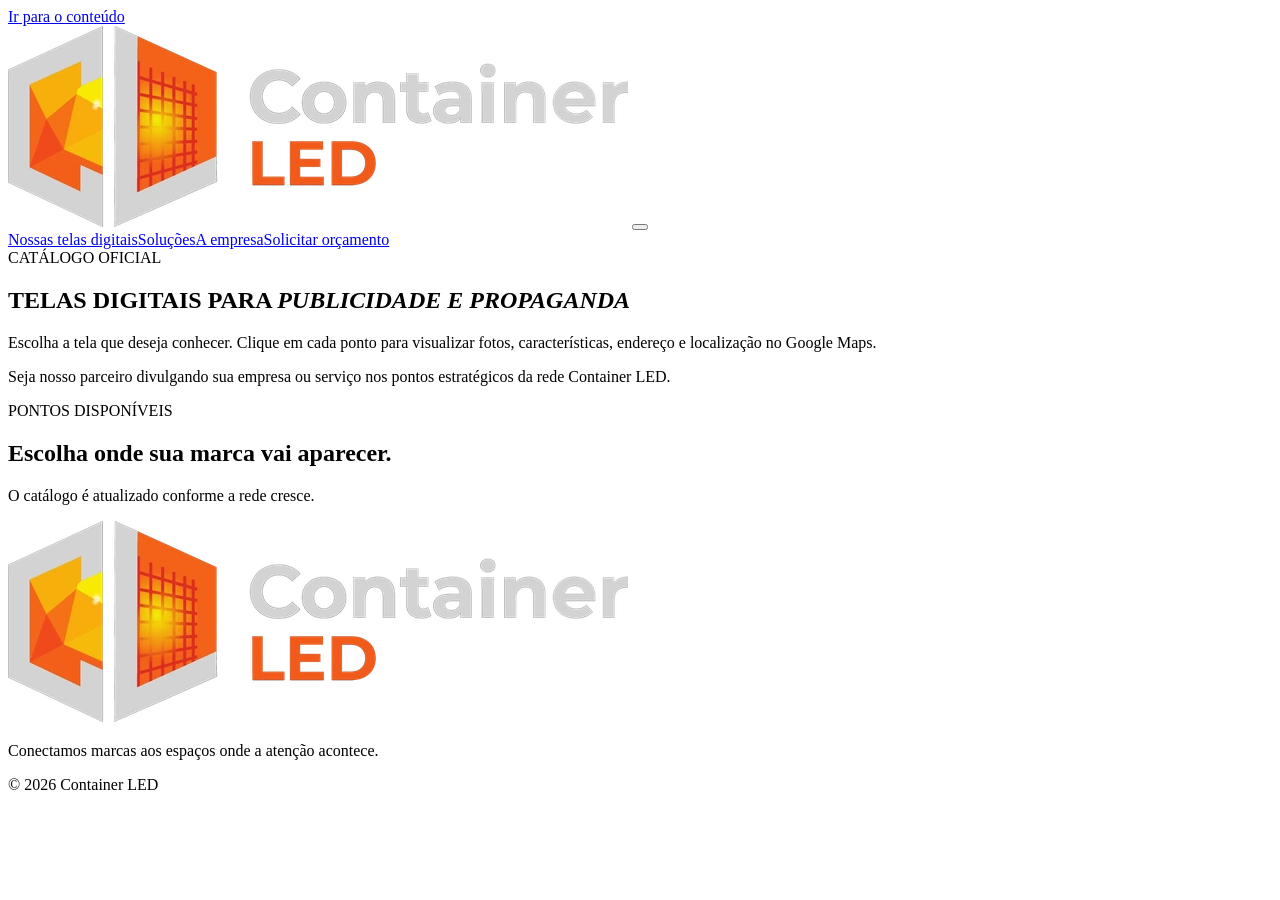
==== telas-digitais/index.html @ 2d038de1 "Cria catálogo escalável de telas digitais" ====
<!doctype html><html lang="pt-BR"><head>
<meta charset="utf-8"><meta name="viewport" content="width=device-width,initial-scale=1">
<title>Telas Digitais para Publicidade e Propaganda | Container LED</title>
<meta name="description" content="Conheça as telas digitais da Container LED disponíveis para publicidade e propaganda. Veja fotos, endereços, características e localização de cada ponto.">
<meta name="theme-color" content="#080808">
<meta property="og:type" content="website"><meta property="og:locale" content="pt_BR"><meta property="og:site_name" content="Container LED">
<meta property="og:title" content="Telas Digitais para Publicidade e Propaganda | Container LED">
<meta property="og:description" content="Conheça as telas digitais da Container LED disponíveis para publicidade e propaganda. Veja fotos, endereços, características e localização de cada ponto.">
<meta property="og:url" content="https://container-led-site.pages.dev/telas-digitais">
<meta property="og:image" content="https://container-led-site.pages.dev/assets/painel-rondon.webp">
<link rel="canonical" href="https://container-led-site.pages.dev/telas-digitais">
<link rel="preconnect" href="https://fonts.googleapis.com"><link rel="preconnect" href="https://fonts.gstatic.com" crossorigin>
<link href="https://fonts.googleapis.com/css2?family=Manrope:wght@400;500;600;700;800&family=Space+Grotesk:wght@500;600;700&display=swap" rel="stylesheet">
<link rel="stylesheet" href="/telas-digitais.css"><script src="/telas-data.js" defer></script><script src="/telas-digitais.js" defer></script>
</head><body class="catalog-page"><a class="skip-link" href="#conteudo">Ir para o conteúdo</a><header class="site-header catalog-header" id="inicio"><div class="container nav-wrap">
<a class="brand brand-image" href="/" aria-label="Container LED - início"><img src="/assets/container-led-logo.webp" alt="Container LED"></a>
<button class="menu-toggle" aria-label="Abrir menu" aria-expanded="false" aria-controls="menu"><span></span><span></span><span></span></button>
<nav id="menu" class="main-nav" aria-label="Navegação principal"><a href="/telas-digitais" aria-current="page">Nossas telas digitais</a><a href="/#solucoes">Soluções</a><a href="/#empresa">A empresa</a><a class="nav-cta" href="/#orcamento">Solicitar orçamento</a></nav>
</div></header>
<main id="conteudo"><section class="catalog-hero"><div class="container"><span class="catalog-kicker">CATÁLOGO OFICIAL</span>
<h1>TELAS DIGITAIS PARA <em>PUBLICIDADE E PROPAGANDA</em></h1>
<p class="catalog-hero-copy">Escolha a tela que deseja conhecer. Clique em cada ponto para visualizar fotos, características, endereço e localização no Google Maps.</p>
<p class="catalog-commercial-call">Seja nosso parceiro divulgando sua empresa ou serviço nos pontos estratégicos da rede Container LED.</p>
</div></section><section class="catalog-section"><div class="container"><div class="catalog-toolbar"><div><span class="catalog-kicker">PONTOS DISPONÍVEIS</span><h2>Escolha onde sua marca vai aparecer.</h2></div><p>O catálogo é atualizado conforme a rede cresce.</p></div><div class="screens-grid" id="screens-catalog" aria-live="polite"></div></div></section></main><footer class="catalog-footer"><div class="container"><a class="brand brand-image" href="/"><img src="/assets/container-led-logo.webp" alt="Container LED"></a><p>Conectamos marcas aos espaços onde a atenção acontece.</p><span>© <span id="year"></span> Container LED</span></div></footer></body></html>
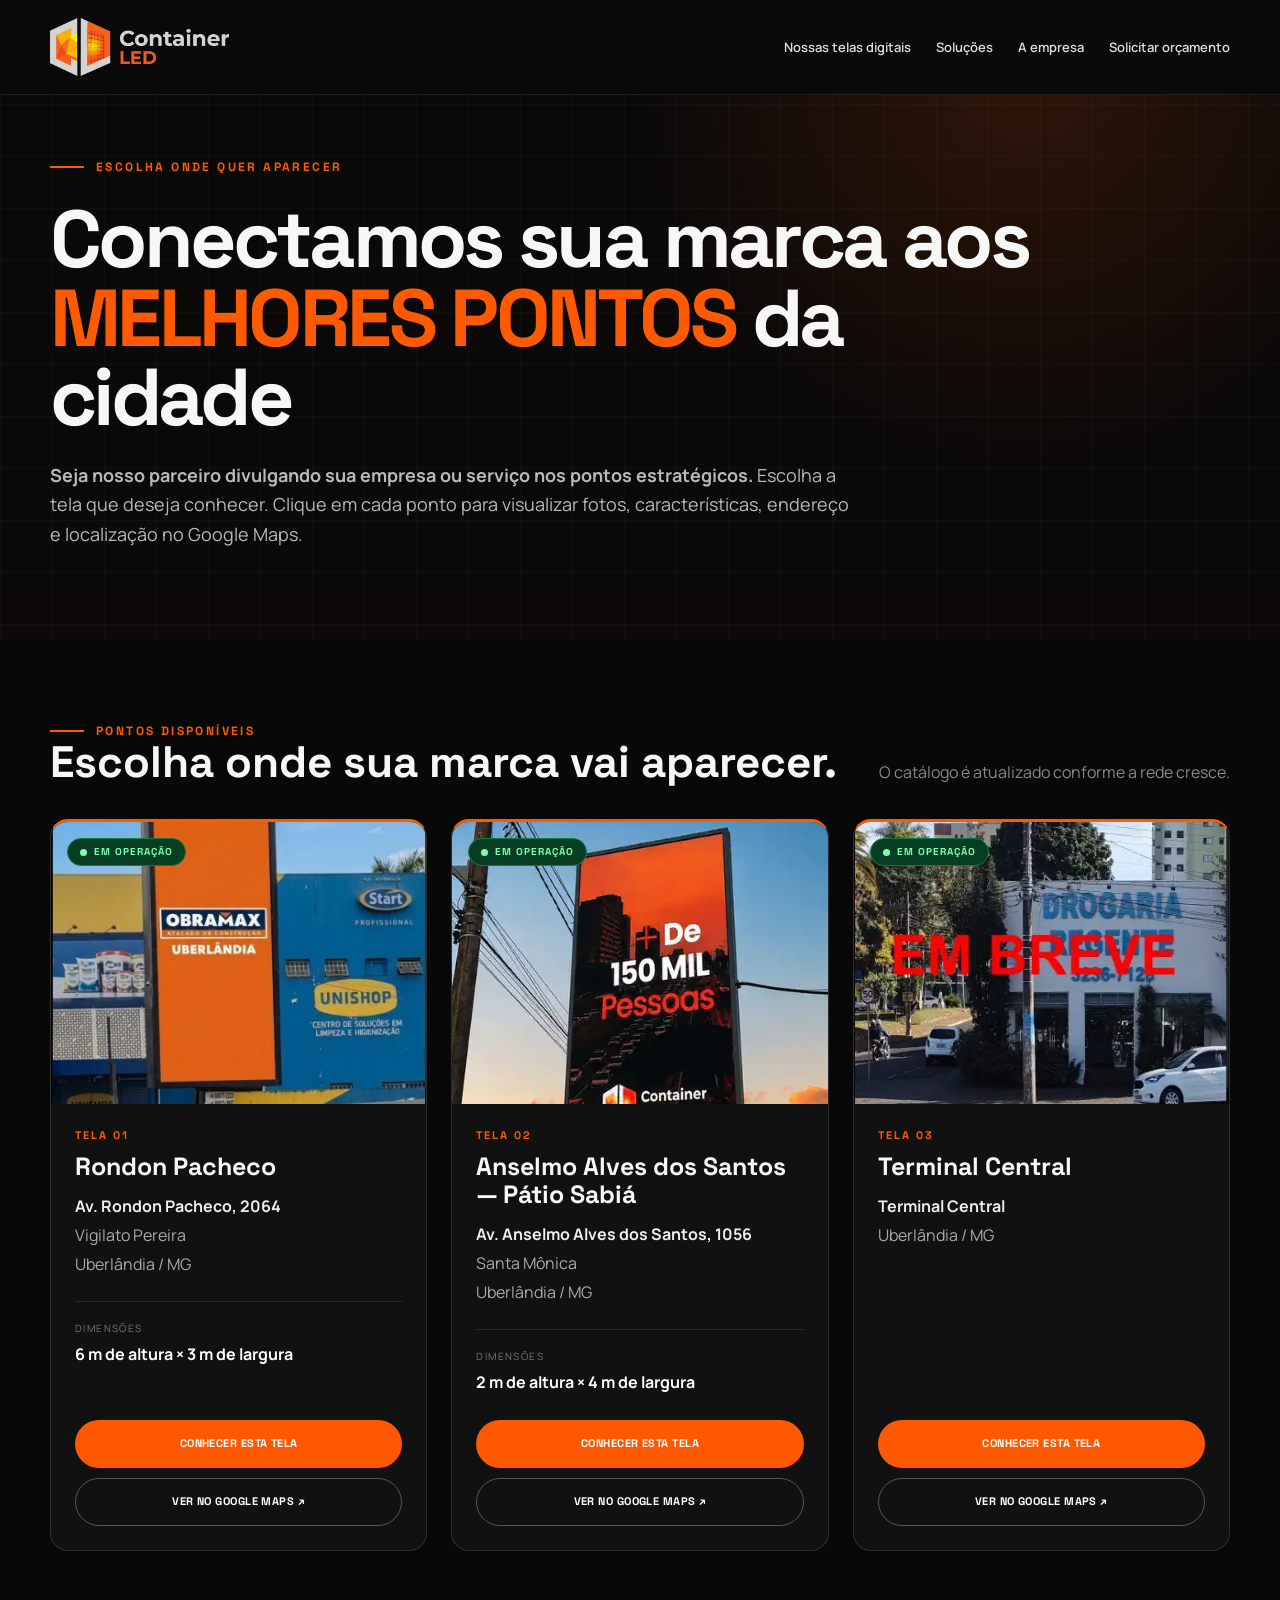
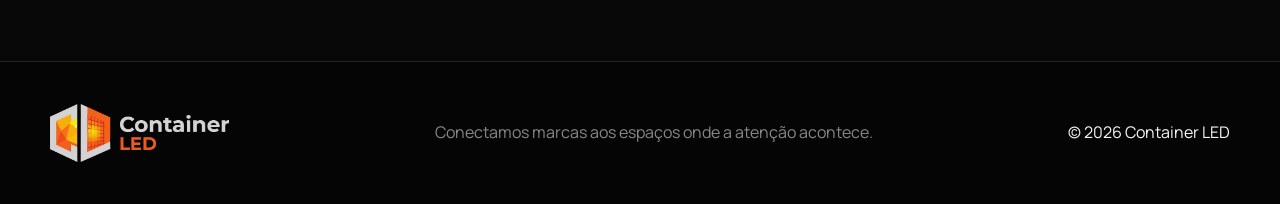
==== commit c3e2f6f4: "Atualiza comunicação do catálogo de telas" ====
--- a/telas-digitais/index.html
+++ b/telas-digitais/index.html
@@ -17,8 +17,7 @@
 <button class="menu-toggle" aria-label="Abrir menu" aria-expanded="false" aria-controls="menu"><span></span><span></span><span></span></button>
 <nav id="menu" class="main-nav" aria-label="Navegação principal"><a href="/telas-digitais" aria-current="page">Nossas telas digitais</a><a href="/#solucoes">Soluções</a><a href="/#empresa">A empresa</a><a class="nav-cta" href="/#orcamento">Solicitar orçamento</a></nav>
 </div></header>
-<main id="conteudo"><section class="catalog-hero"><div class="container"><span class="catalog-kicker">CATÁLOGO OFICIAL</span>
-<h1>TELAS DIGITAIS PARA <em>PUBLICIDADE E PROPAGANDA</em></h1>
-<p class="catalog-hero-copy">Escolha a tela que deseja conhecer. Clique em cada ponto para visualizar fotos, características, endereço e localização no Google Maps.</p>
-<p class="catalog-commercial-call">Seja nosso parceiro divulgando sua empresa ou serviço nos pontos estratégicos da rede Container LED.</p>
+<main id="conteudo"><section class="catalog-hero"><div class="container"><span class="catalog-kicker">ESCOLHA ONDE QUER APARECER</span>
+<h1>Conectamos sua marca aos <em>MELHORES PONTOS</em> da cidade</h1>
+<p class="catalog-hero-copy"><strong>Seja nosso parceiro divulgando sua empresa ou serviço nos pontos estratégicos.</strong> Escolha a tela que deseja conhecer. Clique em cada ponto para visualizar fotos, características, endereço e localização no Google Maps.</p>
 </div></section><section class="catalog-section"><div class="container"><div class="catalog-toolbar"><div><span class="catalog-kicker">PONTOS DISPONÍVEIS</span><h2>Escolha onde sua marca vai aparecer.</h2></div><p>O catálogo é atualizado conforme a rede cresce.</p></div><div class="screens-grid" id="screens-catalog" aria-live="polite"></div></div></section></main><footer class="catalog-footer"><div class="container"><a class="brand brand-image" href="/"><img src="/assets/container-led-logo.webp" alt="Container LED"></a><p>Conectamos marcas aos espaços onde a atenção acontece.</p><span>© <span id="year"></span> Container LED</span></div></footer></body></html>
--- a/telas-digitais.css
+++ b/telas-digitais.css
@@ -0,0 +1,124 @@
+@import url("/styles-v36.css");
+
+.catalog-page,.screen-detail-page{background:#080808;color:#f7f7f5}
+.catalog-header{background:#090909;border-bottom:1px solid rgba(255,255,255,.09)}
+.catalog-header .brand img{object-fit:contain}
+.catalog-hero{position:relative;padding:150px 0 72px;overflow:hidden;background:radial-gradient(circle at 80% 10%,rgba(255,81,0,.16),transparent 34%),linear-gradient(180deg,#090909,#0c0908)}
+.catalog-hero:before{content:"";position:absolute;inset:0;background-image:linear-gradient(rgba(255,255,255,.025) 1px,transparent 1px),linear-gradient(90deg,rgba(255,255,255,.025) 1px,transparent 1px);background-size:52px 52px;pointer-events:none}
+.catalog-hero .container{position:relative;max-width:1240px}
+.catalog-kicker{display:inline-flex;align-items:center;gap:12px;color:#ff5a00;font:700 12px/1.2 "Space Grotesk",sans-serif;letter-spacing:.2em}
+.catalog-kicker:before{content:"";width:34px;height:2px;background:#ff5a00}
+.catalog-hero h1{max-width:980px;margin:24px 0;font:700 clamp(40px,6.3vw,86px)/.98 "Space Grotesk",sans-serif;letter-spacing:-.045em}
+.catalog-hero h1 em{color:#ff5a00;font-style:normal}
+.catalog-hero-copy{max-width:800px;font-size:18px;line-height:1.65;color:#b9b9b9}
+.catalog-commercial-call{margin-top:22px;color:#fff;font-weight:700}
+.catalog-section{padding:74px 0 110px;background:#080808}
+.catalog-toolbar{display:flex;justify-content:space-between;align-items:end;gap:20px;margin-bottom:34px}
+.catalog-toolbar h2{margin:0;font:700 clamp(28px,4vw,44px)/1.05 "Space Grotesk",sans-serif}
+.catalog-toolbar p{margin:0;color:#888}
+.screens-grid{display:grid;grid-template-columns:repeat(auto-fit,minmax(min(100%,320px),1fr));gap:24px;align-items:stretch}
+.screen-card{min-width:0;display:flex;flex-direction:column;background:#111;border:1px solid #2d2d2d;border-top:3px solid #ff5a00;border-radius:18px;overflow:hidden;transition:transform .25s ease,border-color .25s ease,box-shadow .25s ease}
+.screen-card:hover{transform:translateY(-6px);border-color:#ff5a00;box-shadow:0 22px 55px rgba(0,0,0,.42)}
+.screen-card-media{position:relative;display:block;aspect-ratio:4/3;background:#090909;overflow:hidden}
+.screen-card-media img{width:100%;height:100%;object-fit:cover;transition:transform .45s ease}
+.screen-card:hover .screen-card-media img{transform:scale(1.035)}
+.screen-placeholder{width:100%;height:100%;display:grid;place-items:center;background:radial-gradient(circle at center,rgba(255,83,0,.2),transparent 50%),linear-gradient(135deg,#15100d,#080808);color:#777;font:700 12px "Space Grotesk",sans-serif;letter-spacing:.18em}
+.screen-placeholder:before{content:"";position:absolute;width:74px;height:112px;border:2px solid rgba(255,90,0,.45);box-shadow:0 0 35px rgba(255,90,0,.18)}
+.screen-status{display:inline-flex;align-items:center;width:max-content;padding:8px 12px;border-radius:999px;text-transform:uppercase;font:800 10px/1 "Space Grotesk",sans-serif;letter-spacing:.1em}
+.screen-card-media>.screen-status{position:absolute;top:16px;left:16px}
+.screen-status:before{content:"";width:7px;height:7px;margin-right:7px;border-radius:50%;background:currentColor}
+.screen-status.is-live{color:#7dffad;background:#073d22;border:1px solid #0b7d42}
+.screen-status.is-building{color:#ffd19a;background:#4d2608;border:1px solid #a94d08}
+.screen-card-body{display:flex;flex:1;flex-direction:column;padding:24px}
+.screen-id{color:#ff5a00;font:800 11px "Space Grotesk",sans-serif;letter-spacing:.18em}
+.screen-card h2{margin:10px 0 14px;font:700 25px/1.12 "Space Grotesk",sans-serif}
+.screen-card p{margin:0 0 5px;color:#aaa;line-height:1.5}
+.screen-card .screen-address{color:#eee;font-weight:700}
+.screen-card dl{margin:20px 0 0;padding-top:18px;border-top:1px solid #292929}
+.screen-card dt{color:#777;text-transform:uppercase;font-size:10px;letter-spacing:.14em}
+.screen-card dd{margin:6px 0 0;color:#fff;font-weight:700}
+.screen-card-actions{display:grid;gap:10px;margin-top:auto;padding-top:24px}
+.catalog-button{display:inline-flex;min-height:48px;align-items:center;justify-content:center;padding:12px 17px;border-radius:999px;text-align:center;font:800 11px/1.15 "Space Grotesk",sans-serif;letter-spacing:.04em;transition:transform .2s,background .2s,color .2s}
+.catalog-button:hover{transform:translateY(-2px)}
+.catalog-button-primary{background:#ff5800;color:#fff}
+.catalog-button-secondary{border:1px solid #565656;color:#fff}
+.catalog-button-secondary:hover{background:#fff;color:#080808}
+.catalog-button-disabled{border:1px solid #2b2b2b;color:#5f5f5f;cursor:not-allowed}
+.catalog-footer{padding:42px 0;border-top:1px solid #242424;background:#050505}
+.catalog-footer .container{display:flex;justify-content:space-between;gap:24px;align-items:center}
+.catalog-footer p{color:#888}
+.catalog-footer a{color:#fff}
+
+.screen-detail-hero{padding:142px 0 76px;background:radial-gradient(circle at 85% 15%,rgba(255,82,0,.17),transparent 35%),#090909}
+.screen-back{display:inline-block;margin-bottom:38px;color:#ff5a00;font-size:12px;font-weight:800;letter-spacing:.09em}
+.screen-detail-grid{display:grid;grid-template-columns:minmax(0,.85fr) minmax(360px,1.15fr);gap:64px;align-items:center}
+.screen-detail-copy .screen-status{margin:22px 0 0}
+.screen-detail-copy h1{margin:24px 0 20px;font:700 clamp(42px,6vw,76px)/.98 "Space Grotesk",sans-serif;letter-spacing:-.04em}
+.screen-detail-copy>p{max-width:620px;color:#bbb;font-size:18px;line-height:1.65}
+.screen-detail-copy address{margin:25px 0;color:#fff;font-style:normal;line-height:1.7}
+.screen-whatsapp{margin-top:10px}
+.screen-detail-photo{margin:0;aspect-ratio:4/3;border:2px solid #ff5a00;border-radius:22px;overflow:hidden;background:#0a0a0a;box-shadow:0 25px 70px rgba(255,76,0,.1)}
+.screen-detail-photo img{width:100%;height:100%;object-fit:cover}
+.screen-facts{padding:35px 0;background:#111;border-block:1px solid #282828}
+.screen-facts dl{display:grid;grid-template-columns:repeat(auto-fit,minmax(165px,1fr));margin:0}
+.screen-facts dl>div{padding:18px 24px;border-left:1px solid #303030}
+.screen-facts dl>div:first-child{border-left:0}
+.screen-facts dt{color:#858585;text-transform:uppercase;font-size:10px;letter-spacing:.14em}
+.screen-facts dd{margin:8px 0 0;color:#fff;font:700 19px "Space Grotesk",sans-serif}
+.screen-map-section{padding:90px 0;background:#0a0a0a}
+.screen-map-grid{display:grid;grid-template-columns:.75fr 1.25fr;gap:45px;align-items:center}
+.screen-map-grid h2{font:700 clamp(32px,4vw,54px)/1 "Space Grotesk",sans-serif}
+.screen-map-grid p{color:#aaa;line-height:1.7}
+.screen-map-grid iframe{width:100%;min-height:470px;border:0;border-radius:20px}
+.screen-location-pending{padding:80px 0;background:#0a0a0a;text-align:center}
+.screen-location-pending span{color:#ff5a00;font-size:11px;font-weight:800;letter-spacing:.16em}
+.screen-location-pending h2{font:700 40px "Space Grotesk",sans-serif}
+.screen-location-pending p{color:#999}
+.screen-detail-footer-cta{padding:55px 0;background:#111}
+.screen-detail-footer-cta .container{display:flex;justify-content:space-between;align-items:center;gap:25px}
+.screen-detail-footer-cta p{font-size:19px;font-weight:700}
+.screen-not-found{min-height:75vh;display:grid;align-items:center;padding:150px 0;background:#090909}
+.screen-not-found span{color:#ff5a00;font-weight:800;letter-spacing:.15em}
+.screen-not-found h1{font:700 clamp(45px,7vw,85px) "Space Grotesk",sans-serif}
+.screen-not-found p{color:#aaa}
+
+@media(max-width:960px){
+  .catalog-hero{padding-top:125px}
+  .screens-grid{grid-template-columns:repeat(2,minmax(0,1fr))}
+  .screen-detail-grid,.screen-map-grid{grid-template-columns:1fr}
+  .screen-detail-grid{gap:38px}
+}
+@media(max-width:640px){
+  .catalog-hero{padding:112px 0 55px}
+  .catalog-hero h1{font-size:42px}
+  .catalog-hero-copy{font-size:16px}
+  .catalog-section{padding:48px 0 75px}
+  .catalog-toolbar{display:block}
+  .catalog-toolbar p{margin-top:10px}
+  .screens-grid{grid-template-columns:1fr}
+  .screen-card h2{font-size:22px}
+  .catalog-footer .container,.screen-detail-footer-cta .container{align-items:flex-start;flex-direction:column}
+  .screen-detail-hero{padding:112px 0 56px}
+  .screen-detail-grid{grid-template-columns:1fr}
+  .screen-detail-photo{order:-1}
+  .screen-facts dl{grid-template-columns:1fr 1fr}
+  .screen-facts dl>div{border:0;border-top:1px solid #303030;padding:16px 12px}
+  .screen-map-section{padding:60px 0}
+  .screen-map-grid iframe{min-height:390px}
+}
+@media(max-width:400px){.screen-facts dl{grid-template-columns:1fr}}
+
+.home-all-screens{margin-top:24px}
+.other-screens-section{padding:84px 0;background:#080808;border-top:1px solid #232323}
+.other-screens-section h2{margin:18px 0 32px;font:700 clamp(32px,4vw,52px)/1 "Space Grotesk",sans-serif}
+.other-screens-grid{display:grid;grid-template-columns:repeat(auto-fit,minmax(min(100%,280px),1fr));gap:22px}
+.other-screen-card{overflow:hidden;border:1px solid #2d2d2d;border-top:3px solid #ff5a00;border-radius:18px;background:#111}
+.other-screen-media{position:relative;display:block;aspect-ratio:16/10;overflow:hidden;background:#090909}
+.other-screen-media img{width:100%;height:100%;object-fit:cover;transition:transform .35s ease}
+.other-screen-card:hover .other-screen-media img{transform:scale(1.035)}
+.other-screen-media>.screen-status{position:absolute;top:14px;left:14px}
+.other-screen-card>div{padding:22px}
+.other-screen-card h3{margin:9px 0 8px;font:700 23px/1.1 "Space Grotesk",sans-serif}
+.other-screen-card p{margin:0 0 20px;color:#999}
+.other-screen-card .catalog-button{width:100%}
+@media(max-width:640px){.home-all-screens{width:100%;justify-content:center}.other-screens-section{padding:60px 0}.other-screens-grid{grid-template-columns:1fr}}
